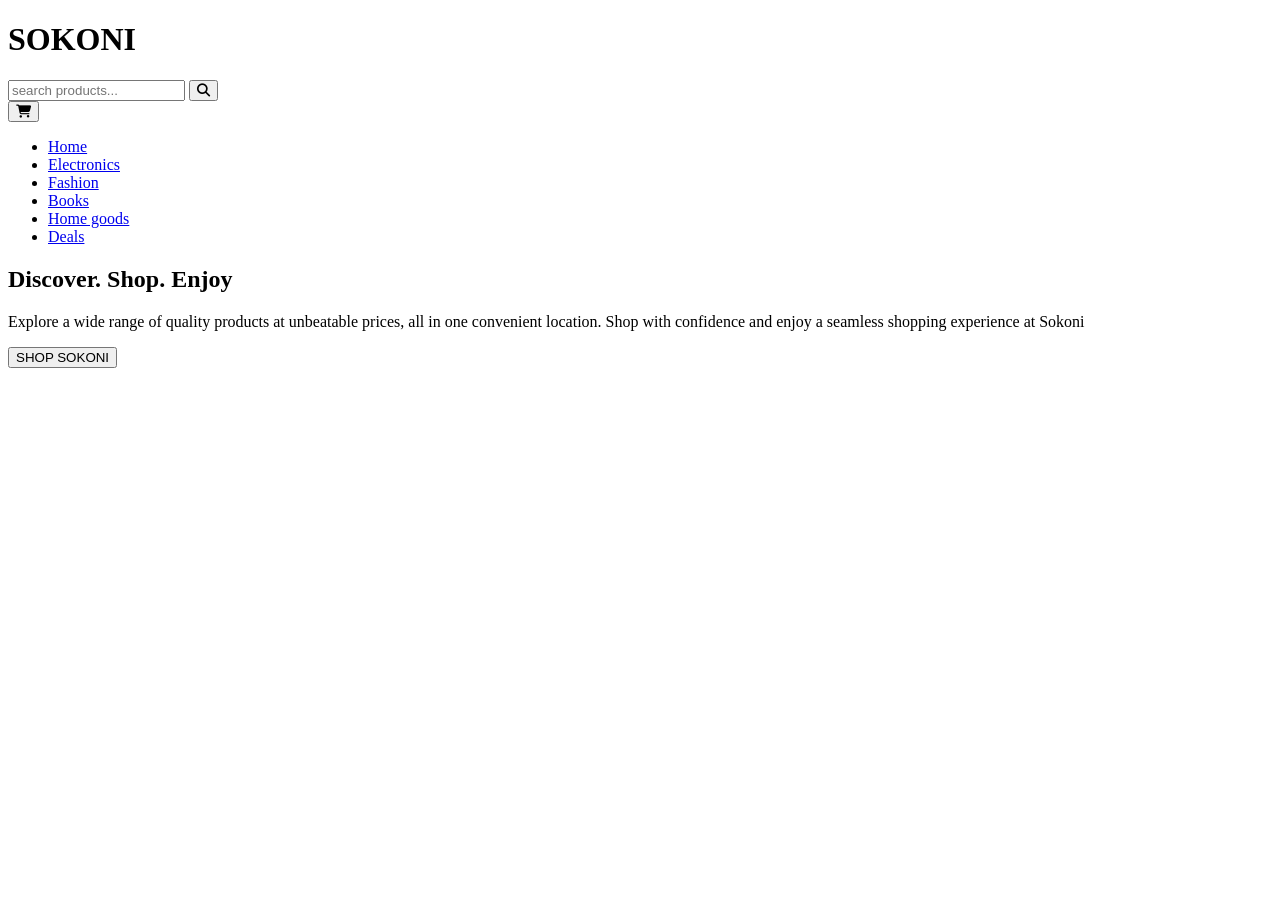
==== index.html @ d729ebaf "feat: add sokoni hero section" ====
<!DOCTYPE html>
<html lang="en">
<head>
    <meta charset="UTF-8">
    <meta name="viewport" content="width=device-width, initial-scale=1.0">
    <title>SOKONI</title>
    <link rel="stylesheet" href="style.css">
    <link rel="stylesheet" href="https://cdnjs.cloudflare.com/ajax/libs/font-awesome/6.5.2/css/all.min.css">
</head>
<body>
    <header id="header">
        <h1>SOKONI</h1>
        <form class="search">
            <input type="search" placeholder="search products...">
            <button type="submit"> <i class="fa-solid fa-magnifying-glass"></i></button>
        </form>
        <button type="button" aria label="Shopping cart">
            <i class="fa-solid fa-cart-shopping"></i>
        </button>
    </header>
        <nav>
            <ul>
                <li><a href="#">Home</a></li>
                <li><a href="#">Electronics</a></li>
                <li><a href="#">Fashion</a></li>
                <li><a href="#">Books</a></li>
                <li><a href="#">Home goods</a></li>
                <li><a href="#">Deals</a></li>
            </ul>
        </nav>
        <section id="hero">
            <h2>Discover. Shop. Enjoy</h2>
            <p>Explore a wide range of quality products at unbeatable prices, all in one convenient location. Shop with confidence and enjoy a seamless shopping experience at Sokoni</p>
            <button type="button">SHOP SOKONI</button>
        </section>

    </body>
</html>
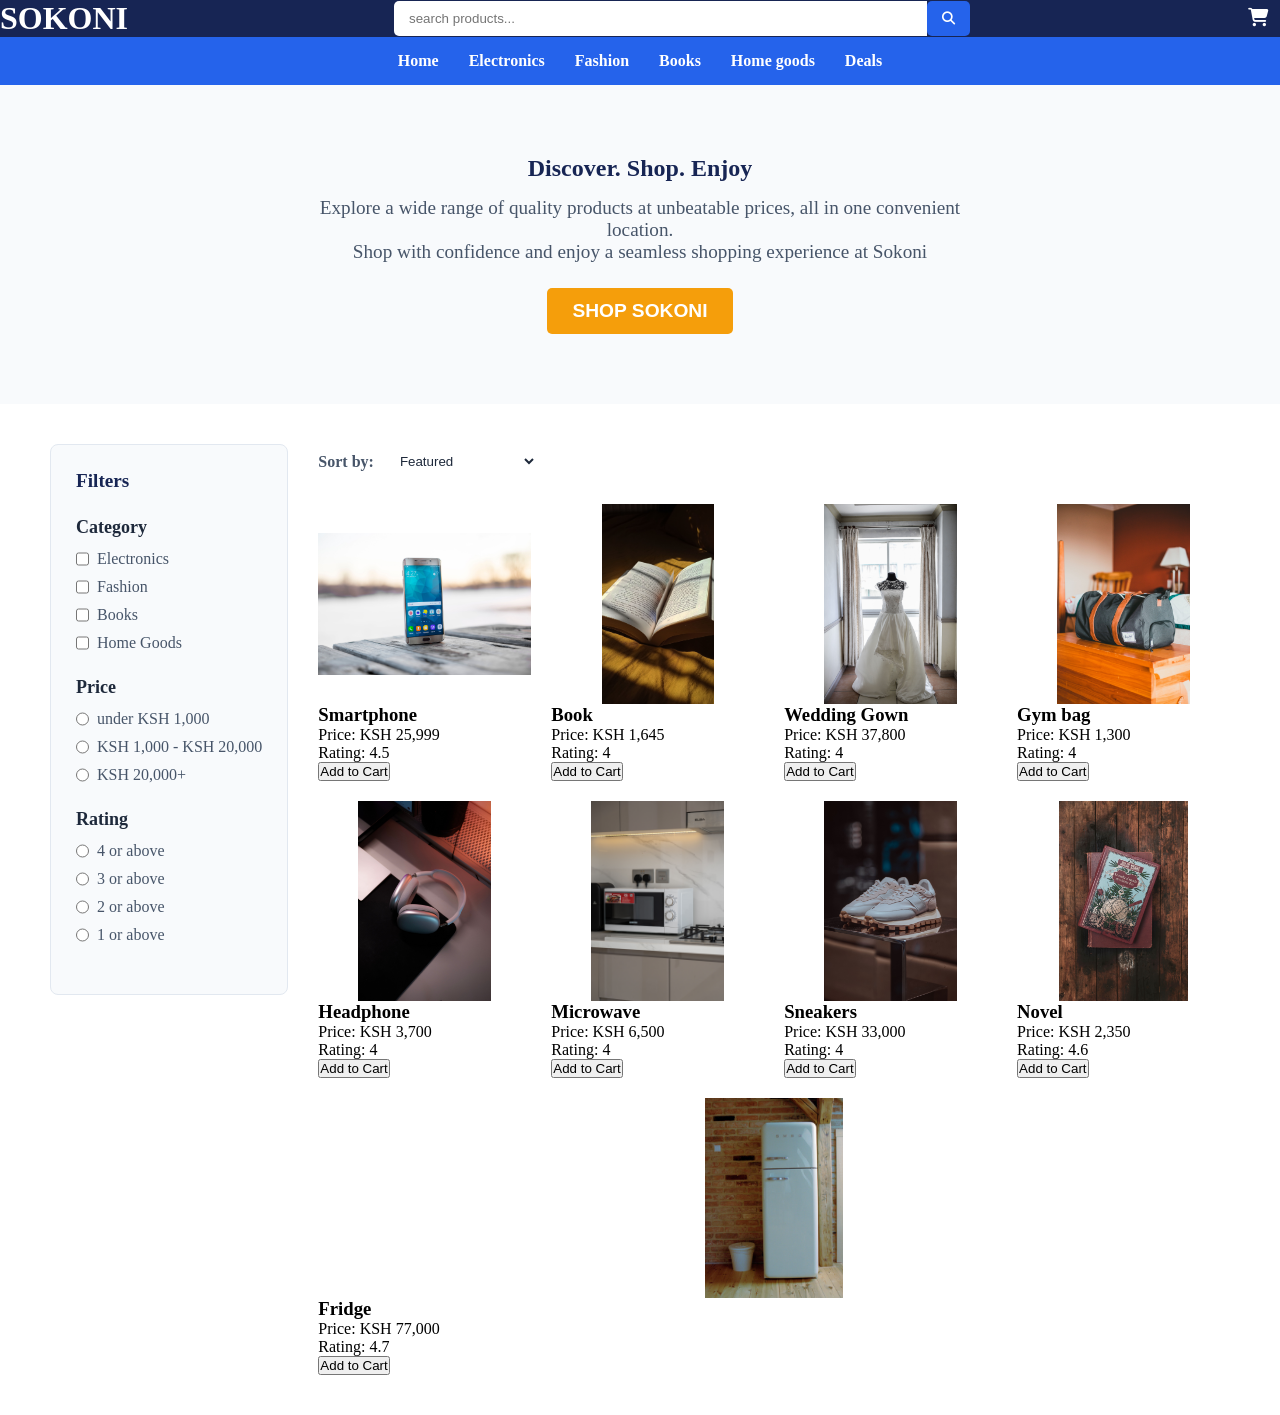
==== commit 9618bab2: "feat: style search, cart, product section" ====
--- a/index.html
+++ b/index.html
@@ -14,11 +14,11 @@
             <input type="search" placeholder="search products...">
             <button type="submit"> <i class="fa-solid fa-magnifying-glass"></i></button>
         </form>
-        <button type="button" aria label="Shopping cart">
+        <button type="button" class="cart-button" label="Shopping cart">
             <i class="fa-solid fa-cart-shopping"></i>
         </button>
     </header>
-        <nav>
+        <nav id="navigation">
             <ul>
                 <li><a href="#">Home</a></li>
                 <li><a href="#">Electronics</a></li>
@@ -30,9 +30,142 @@
         </nav>
         <section id="hero">
             <h2>Discover. Shop. Enjoy</h2>
-            <p>Explore a wide range of quality products at unbeatable prices, all in one convenient location. Shop with confidence and enjoy a seamless shopping experience at Sokoni</p>
+            <p>Explore a wide range of quality products at unbeatable prices, all in one convenient location. <br>Shop with confidence and enjoy a seamless shopping experience at Sokoni</p>
             <button type="button">SHOP SOKONI</button>
         </section>
-
+        <main id="main">
+            <aside id="filters">
+            <h2>Filters</h2>
+            <section class="filter-group">
+                <h3>Category</h3>
+                <label>
+                    <input type="checkbox" name="Electronics">
+                    Electronics
+                </label>
+                <label>
+                    <input type="checkbox" name="Fashion">
+                    Fashion
+                </label>
+                <label>
+                    <input type="checkbox" name="Books">
+                    Books
+                </label>
+                <label>
+                    <input type="checkbox" name="Home goods">
+                    Home Goods
+                </label>
+            </section>
+            <section class="filter-group">
+                <h3>Price</h3>
+                <label>
+                    <input type="radio" name="price" value="under 1000">
+                    under KSH 1,000
+                </label>
+                <label>
+                    <input type="radio" name="price" value="KSH 1,000 - KSH 20,000">
+                    KSH 1,000 - KSH 20,000
+                </label>
+                <label>
+                    <input type="radio" name="price" value="KSH 20,000+">
+                    KSH 20,000+
+                </label>
+            </section>
+            <section class="filter-group">
+                <h3>Rating</h3>
+                <label>
+                    <input type="radio" name="rating" value="4">
+                    4 or above
+                </label>
+                <label>
+                    <input type="radio" name="rating" value="3">
+                    3 or above
+                </label>
+                <label>
+                    <input type="radio" name="rating" value="2">
+                    2 or above
+                </label>
+                <label>
+                    <input type="radio" name="rating" value="1">
+                    1 or above
+                </label>
+            </section>
+        </aside>
+        <section id="products">
+            <div class="sort">
+                <label for="sort">Sort by:</label>
+                <select name="sort" id="sort">
+                    <option value="Featured">Featured</option>
+                    <option value="price-low">Price: Low to High</option>
+                    <option value="price-high">Price: High to Low</option>
+                    <option value="rating">Highest Rated</option>
+                    <option value="newest">Newest</option>
+                </select>
+            </div>
+            <div class="product-grid">
+                <div class="product-card">
+                    <img src="images/smartphone-image.jpg" alt="smartphone">
+                    <h3>Smartphone</h3>
+                    <p>Price: KSH 25,999</p>
+                    <p>Rating: 4.5</p>
+                    <button type="button">Add to Cart</button>
+            </div>
+            <div class="product-card">
+                <img src="images/book-image.jpg" alt="book">
+                <h3>Book</h3>
+                <p>Price: KSH 1,645</p>
+                <p>Rating: 4</p>
+                <button type="button">Add to Cart</button>
+            </div>
+            <div class="product-card">
+                <img src="images/gown-image.jpg" alt="gown">
+                <h3>Wedding Gown</h3>
+                <p>Price: KSH 37,800</p>
+                <p>Rating: 4</p>
+                <button type="button">Add to Cart</button>
+            </div>
+            <div class="product-card">
+                <img src="images/gym-bag-image.jpg" alt="gym bag">
+                <h3>Gym bag</h3>
+                <p>Price: KSH 1,300</p>
+                <p>Rating: 4</p>
+                <button type="button">Add to Cart</button>
+            </div>
+            <div class="product-card">
+                <img src="images/headphone-image.jpg" alt="headphone">
+                <h3>Headphone</h3>
+                <p>Price: KSH 3,700</p>
+                <p>Rating: 4</p>
+                <button type="button">Add to Cart</button>
+            </div>
+            <div class="product-card">
+                <img src="images/microwave-image.jpg" alt="microwave">
+                <h3>Microwave</h3>
+                <p>Price: KSH 6,500</p>
+                <p>Rating: 4</p>
+                <button type="button">Add to Cart</button>
+            </div>
+            <div class="product-card">
+                <img src="images/sneakers-image.jpg" alt="sneakers">
+                <h3>Sneakers</h3>
+                <p>Price: KSH 33,000</p>
+                <p>Rating: 4</p>
+                <button type="button">Add to Cart</button>
+            </div>
+            <div class="product-card">
+                <img src="images/novel-image.jpg" alt="novel">
+                <h3>Novel</h3>
+                <p>Price: KSH 2,350</p>
+                <p>Rating: 4.6</p>
+                <button type="button">Add to Cart</button>
+            </div>
+            <div class="product-card">
+                <img src="images/fridge-image.jpg" alt="fridge">
+                <h3>Fridge</h3>
+                <p>Price: KSH 77,000</p>
+                <p>Rating: 4.7</p>
+                <button type="button">Add to Cart</button>
+            </div>
+            </section>
+        </main>
     </body>
 </html>
--- a/style.css
+++ b/style.css
@@ -0,0 +1,162 @@
+*{
+    margin: 0;
+    padding: 0;
+}
+#header{
+    display: flex;
+    align-items: center;
+    justify-content: space-between;
+    background-color: #172554;
+}
+#header h1{
+    color:white;
+    font-size: 2rem;
+}
+.search{
+    display: flex;
+    align-items: center;
+    width: 45%;
+}
+.search input{
+    width: 100%;
+    padding: 10px 15px;
+    border : #E2E8F0;
+    border-radius: 5px 0 0 5px;
+    background-color: #FFFFFF;
+    color: #1E293B;
+}
+.search button{
+    padding: 10px 15px;
+    border: none;
+    background-color: #2563EB;
+    color: white;
+    border-radius: 5px 5px;
+}
+.search button:hover{
+    background-color: #1D4ED8;
+}
+.cart-button{
+    border: none;
+    background: none;
+    font-size: 18px;
+    color: #FFFFFF;
+    padding: 8px 12px;
+}
+.cart-button:hover{
+    color: #2563EB;
+}
+#navigation{
+    background-color: #2563eb;
+}
+#navigation ul{
+    display: flex;
+    justify-content: center;
+    gap: 30px;
+    padding: 15px;
+    list-style: none;
+}
+#navigation a{
+    color: white;
+    text-decoration: none;
+    font-weight: bold;
+}
+#navigation a:hover{
+    color:blue;
+}
+#hero{
+    text-align: center;
+    padding: 70px 20px;
+    background-color: #f8fafc;
+}
+#hero h2{
+    margin-bottom: 15px;
+    font-family: Georgia, 'Times New Roman', Times, serif;
+    font-size: x-large;
+    color: #172554;
+}
+#hero p{
+    max-width: 650px;
+    font-size:larger;
+    margin: 0 auto 25px;
+    text-align: center;
+    color: #475569;
+}
+#hero button{
+    padding: 12px 25px;
+    border: none;
+    border-radius: 5px;
+    background-color:#f59e0b;
+    color: white;
+    font-size: larger;
+    font-weight: bold;
+}
+#main{
+    display: grid;
+    grid-template-areas: "filters products";
+    gap: 30px;
+    padding: 40px 50px;
+    align-items: start;
+}
+#filters{
+    grid-area: filters;
+    padding: 25px;
+    background-color: #f8fafc;
+    border: 1px solid #e2e8f0;
+    border-radius: 8px;
+}
+#filters h2{
+    margin-bottom: 25px;
+    color: #172554;
+    font-size: larger;
+}
+.filter-group{
+    margin-bottom: 25px;
+}
+.filter-group h3{
+    margin-bottom: 12px;
+    color: #1e293b;
+    font-size: large;
+}
+.filter-group label{
+    display: flex;
+    margin-bottom: 10px;
+    color: #475569;
+}
+.filter-group input{
+    margin-right: 8px;
+}
+.sort{
+    display: flex;
+    align-items: center;
+    gap: 10px;
+    margin-bottom: 25px;
+}
+.sort label{
+    color: #475569;
+    font-weight: 600;
+}
+.sort select{
+    padding: 9px 12px;
+    border: 1px;
+    border-color: #e2e8f0;
+    border-radius: 5px;
+    background-color: #ffffff;
+    color: #1e293b; 
+}
+#products{
+    grid-area: products;
+}
+.product-grid{
+    display: flex;
+    flex-wrap: wrap;
+    gap: 20px;
+}
+.product-card{
+    flex: 1 1 200px;
+}
+.product-card img{
+    width: 100%;
+    height: 200px;
+    object-fit: contain;
+    display: block;
+}
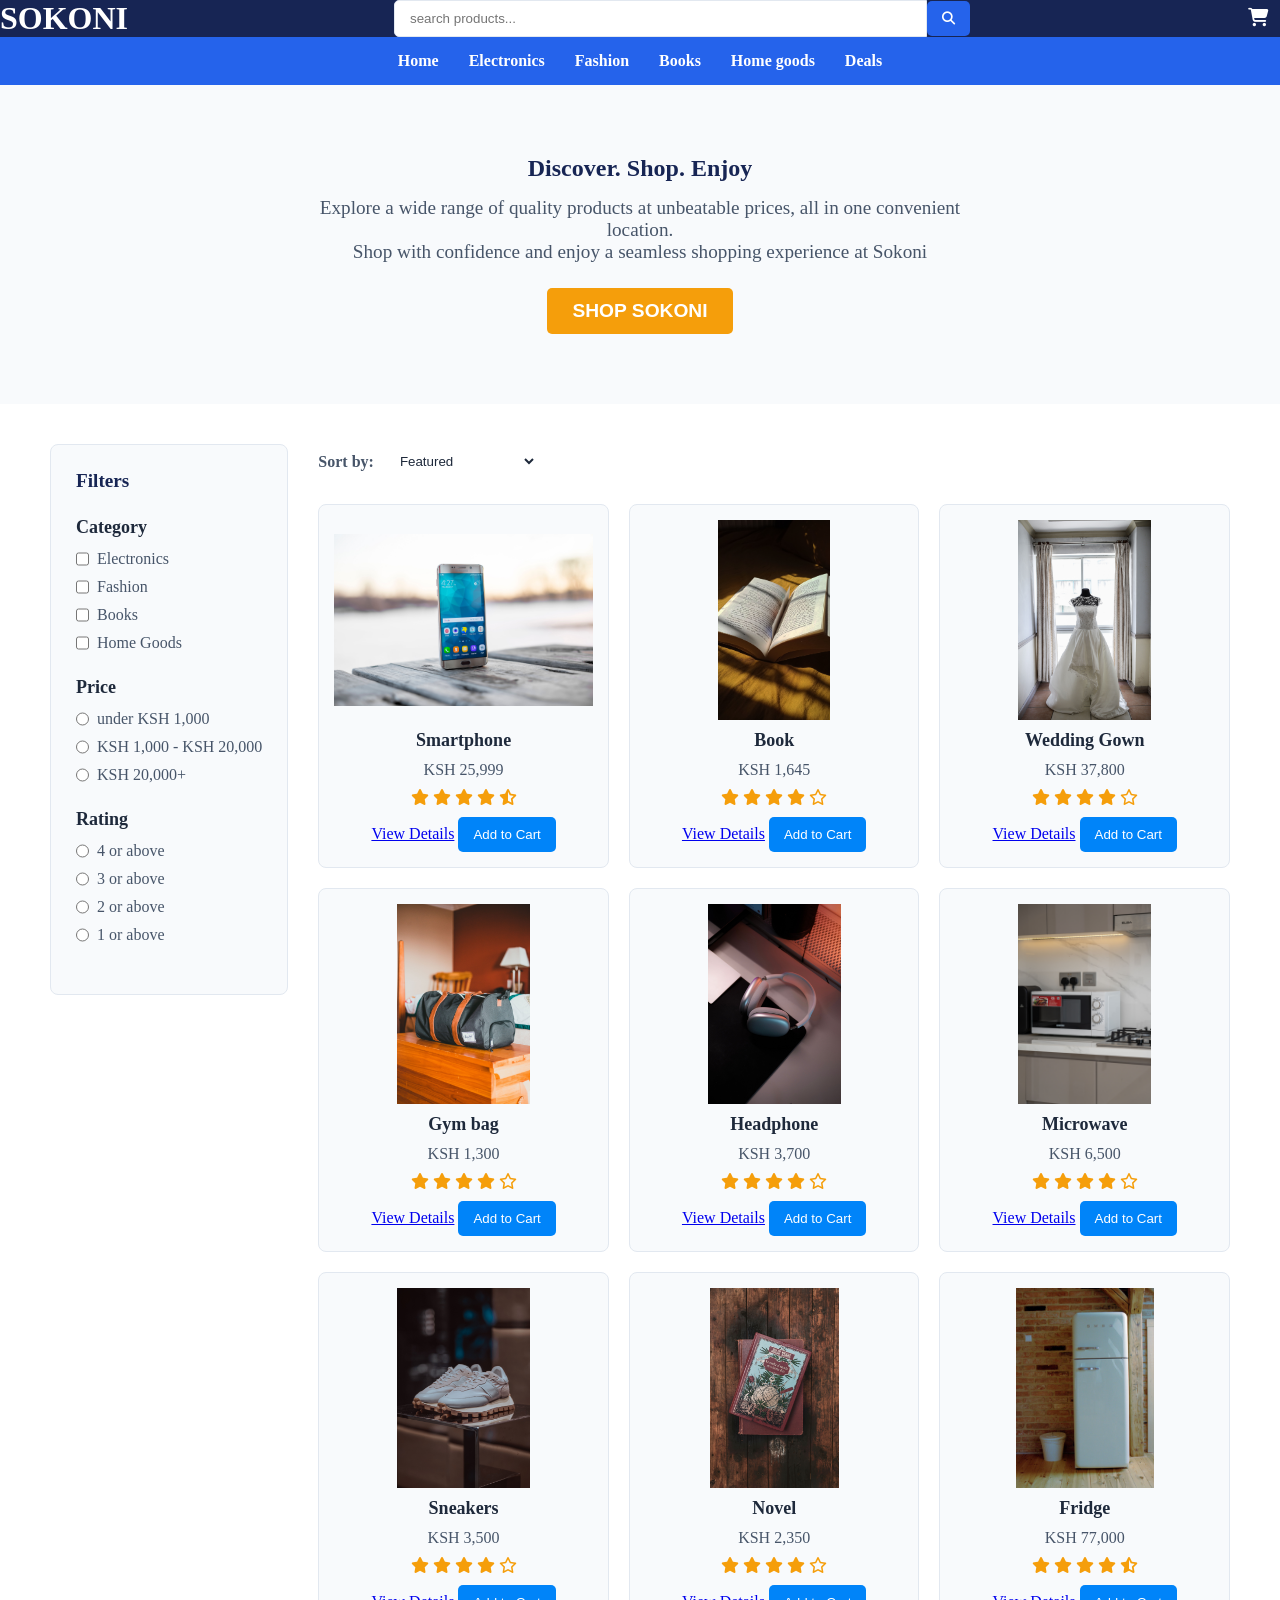
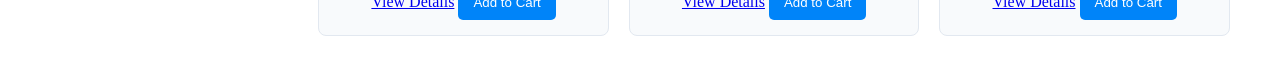
==== commit 21e13011: "feat: update website structure, styling" ====
--- a/index.html
+++ b/index.html
@@ -14,9 +14,9 @@
             <input type="search" placeholder="search products...">
             <button type="submit"> <i class="fa-solid fa-magnifying-glass"></i></button>
         </form>
-        <button type="button" class="cart-button" label="Shopping cart">
-            <i class="fa-solid fa-cart-shopping"></i>
-        </button>
+        <a href="#cart-sidebar" class="cart-button" aria-label="Shopping cart">
+    <i class="fa-solid fa-cart-shopping"></i>
+</a>
     </header>
         <nav id="navigation">
             <ul>
@@ -102,70 +102,350 @@
                 </select>
             </div>
             <div class="product-grid">
-                <div class="product-card">
-                    <img src="images/smartphone-image.jpg" alt="smartphone">
-                    <h3>Smartphone</h3>
-                    <p>Price: KSH 25,999</p>
-                    <p>Rating: 4.5</p>
-                    <button type="button">Add to Cart</button>
+            <div class="product-card">
+                <img src="images/smartphone-image.jpg" alt="smartphone">
+                <h3>Smartphone</h3>
+                <p class="price">KSH 25,999</p>
+                <div class="rating-stars" aria-label="4.5 out of 5">
+                    <i class="fa-solid fa-star"></i>
+                    <i class="fa-solid fa-star"></i>
+                    <i class="fa-solid fa-star"></i>
+                    <i class="fa-solid fa-star"></i>
+                    <i class="fa-solid fa-star-half-stroke"></i>
+                </div>
+                <a href="#smartphone-modal" class="view-product">View Details</a>
+                <button type="button" class="add-cart">Add to Cart</button>
             </div>
             <div class="product-card">
                 <img src="images/book-image.jpg" alt="book">
                 <h3>Book</h3>
-                <p>Price: KSH 1,645</p>
-                <p>Rating: 4</p>
-                <button type="button">Add to Cart</button>
+                <p class="price">KSH 1,645</p>
+                <div class="rating-stars" aria-label="4 out of 5">
+                    <i class="fa-solid fa-star"></i>
+                    <i class="fa-solid fa-star"></i>
+                    <i class="fa-solid fa-star"></i>
+                    <i class="fa-solid fa-star"></i>
+                    <i class="fa-regular fa-star"></i>
+                </div>
+                <a href="#book-modal" class="view-product">View Details</a>
+                <button type="button" class="add-cart">Add to Cart</button>
             </div>
             <div class="product-card">
                 <img src="images/gown-image.jpg" alt="gown">
                 <h3>Wedding Gown</h3>
-                <p>Price: KSH 37,800</p>
-                <p>Rating: 4</p>
-                <button type="button">Add to Cart</button>
+                <p class="price">KSH 37,800</p>
+                <div class="rating-stars" aria-label="4 out of 5">
+                    <i class="fa-solid fa-star"></i>
+                    <i class="fa-solid fa-star"></i>
+                    <i class="fa-solid fa-star"></i>
+                    <i class="fa-solid fa-star"></i>
+                    <i class="fa-regular fa-star"></i>
+                </div>
+                <a href="#wedding-gown-modal" class="view-product">View Details</a>
+                <button type="button" class="add-cart">Add to Cart</button>
             </div>
             <div class="product-card">
                 <img src="images/gym-bag-image.jpg" alt="gym bag">
                 <h3>Gym bag</h3>
-                <p>Price: KSH 1,300</p>
-                <p>Rating: 4</p>
-                <button type="button">Add to Cart</button>
+                <p class="price">KSH 1,300</p>
+                <div class="rating-stars" aria-label="4 out of 5">
+                    <i class="fa-solid fa-star"></i>
+                    <i class="fa-solid fa-star"></i>
+                    <i class="fa-solid fa-star"></i>
+                    <i class="fa-solid fa-star"></i>
+                    <i class="fa-regular fa-star"></i>
+                </div>
+                <a href="#gym-bag-modal" class="view-product">View Details</a>
+                <button type="button" class="add-cart">Add to Cart</button>
             </div>
             <div class="product-card">
                 <img src="images/headphone-image.jpg" alt="headphone">
                 <h3>Headphone</h3>
-                <p>Price: KSH 3,700</p>
-                <p>Rating: 4</p>
-                <button type="button">Add to Cart</button>
+                <p class="price">KSH 3,700</p>
+                <div class="rating-stars" aria-label="4 out of 5">
+                    <i class="fa-solid fa-star"></i>
+                    <i class="fa-solid fa-star"></i>
+                    <i class="fa-solid fa-star"></i>
+                    <i class="fa-solid fa-star"></i>
+                    <i class="fa-regular fa-star"></i>
+                </div>
+                <a href="#headphone-modal" class="view-product">View Details</a>
+                <button type="button" class="add-cart">Add to Cart</button>
             </div>
             <div class="product-card">
                 <img src="images/microwave-image.jpg" alt="microwave">
                 <h3>Microwave</h3>
-                <p>Price: KSH 6,500</p>
-                <p>Rating: 4</p>
-                <button type="button">Add to Cart</button>
+                <p class="price">KSH 6,500</p>
+                <div class="rating-stars" aria-label="4 out of 5">
+                    <i class="fa-solid fa-star"></i>
+                    <i class="fa-solid fa-star"></i>
+                    <i class="fa-solid fa-star"></i>
+                    <i class="fa-solid fa-star"></i>
+                    <i class="fa-regular fa-star"></i>
+                </div>
+                <a href="#microwave-modal" class="view-product">View Details</a>
+                <button type="button" class="add-cart">Add to Cart</button>
             </div>
             <div class="product-card">
                 <img src="images/sneakers-image.jpg" alt="sneakers">
                 <h3>Sneakers</h3>
-                <p>Price: KSH 33,000</p>
-                <p>Rating: 4</p>
-                <button type="button">Add to Cart</button>
+                <p class="price">KSH 3,500</p>
+                <div class="rating-stars" aria-label="4 out of 5">
+                    <i class="fa-solid fa-star"></i>
+                    <i class="fa-solid fa-star"></i>
+                    <i class="fa-solid fa-star"></i>
+                    <i class="fa-solid fa-star"></i>
+                    <i class="fa-regular fa-star"></i>
+                </div>
+                <a href="#sneakers-modal" class="view-product">View Details</a>
+                <button type="button" class="add-cart">Add to Cart</button>
             </div>
             <div class="product-card">
                 <img src="images/novel-image.jpg" alt="novel">
                 <h3>Novel</h3>
-                <p>Price: KSH 2,350</p>
-                <p>Rating: 4.6</p>
-                <button type="button">Add to Cart</button>
+                <p class="price">KSH 2,350</p>
+                <div class="rating-stars" aria-label="4 out of 5">
+                    <i class="fa-solid fa-star"></i>
+                    <i class="fa-solid fa-star"></i>
+                    <i class="fa-solid fa-star"></i>
+                    <i class="fa-solid fa-star"></i>
+                    <i class="fa-regular fa-star"></i>
+                </div>
+                <a href="#novel-modal" class="view-product">View Details</a>
+                <button type="button" class="add-cart">Add to Cart</button>
             </div>
             <div class="product-card">
                 <img src="images/fridge-image.jpg" alt="fridge">
                 <h3>Fridge</h3>
-                <p>Price: KSH 77,000</p>
-                <p>Rating: 4.7</p>
-                <button type="button">Add to Cart</button>
+                <p class="price">KSH 77,000</p>
+                <div class="rating-stars" aria-label="4.7 out of 5">
+                    <i class="fa-solid fa-star"></i>
+                    <i class="fa-solid fa-star"></i>
+                    <i class="fa-solid fa-star"></i>
+                    <i class="fa-solid fa-star"></i>
+                    <i class="fa-solid fa-star-half-stroke"></i>
+                </div>
+                <a href="#fridge-modal" class="view-product">View Details</a>
+                <button type="button" class="add-cart">Add to Cart</button>
             </div>
             </section>
         </main>
+        <section id="smartphone-modal" class="product-modal">
+            <div class="product-modal-content">
+                <a href="#" class="close-modal">&times;</a>
+                <img src="images/smartphone-image.jpg" alt="smartphone">
+                <div class="product-details">
+                <h3>Smartphone</h3>
+                <p class="price">KSH 25,999</p>
+                <div class="rating-stars" aria-label="4.5 out of 5">
+                    <i class="fa-solid fa-star"></i>
+                    <i class="fa-solid fa-star"></i>
+                    <i class="fa-solid fa-star"></i>
+                    <i class="fa-solid fa-star"></i>
+                    <i class="fa-solid fa-star-half-stroke"></i>
+                </div>
+                <p>Experience a high end smartphone with a clear and sleek design</p>
+                <a href="#cart-sidebar" class="cart-button">Add to Cart</a>
+            </div>
+            </div>
+        </section>
+        <section id="book-modal" class="product-modal">
+            <div class="product-modal-content">
+                <a href="#" class="close-modal">&times;</a>
+                <img src="images/book-image.jpg" alt="book">
+                <div class="product-details">
+                <h3>Book</h3>
+                <p class="price">KSH 1,645</p>
+                <div class="rating-stars" aria-label="4 out of 5">
+                    <i class="fa-solid fa-star"></i>
+                    <i class="fa-solid fa-star"></i>
+                    <i class="fa-solid fa-star"></i>
+                    <i class="fa-solid fa-star"></i>
+                    <i class="fa-regular fa-star"></i>
+                </div>
+                <p>Discover a world of knowledge with this classic book</p>
+                <a href="#cart-sidebar" class="cart-button">Add to Cart</a>
+            </div>
+            </div>
+        </section>
+        <section id="wedding-gown-modal" class="product-modal">
+            <div class="product-modal-content">
+                <a href="#" class="close-modal">&times;</a>
+                <img src="images/gown-image.jpg" alt="gown">
+                <div class="product-details">
+                <h3>Wedding Gown</h3>
+                <p class="price">KSH 37,800</p>
+                <div class="rating-stars" aria-label="4 out of 5">
+                    <i class="fa-solid fa-star"></i>
+                    <i class="fa-solid fa-star"></i>
+                    <i class="fa-solid fa-star"></i>
+                    <i class="fa-solid fa-star"></i>
+                    <i class="fa-regular fa-star"></i>
+                </div>
+                <p>Embrace elegance and sophistication with this stunning wedding gown</p>
+                <a href="#cart-sidebar" class="cart-button">Add to Cart</a>
+            </div>
+            </div>
+        </section>
+        <section id="gym-bag-modal" class="product-modal">
+            <div class="product-modal-content">
+                <a href="#" class="close-modal">&times;</a>
+                <img src="images/gym-bag-image.jpg" alt="gym bag">
+                <div class="product-details">
+                <h3>Gym Bag</h3>
+                <p class="price">KSH 1,300</p>
+                <div class="rating-stars" aria-label="4 out of 5">
+                    <i class="fa-solid fa-star"></i>
+                    <i class="fa-solid fa-star"></i>
+                    <i class="fa-solid fa-star"></i>
+                    <i class="fa-solid fa-star"></i>
+                    <i class="fa-regular fa-star"></i>
+                </div>
+                <p>Stay organized and stylish with this gym bag</p>
+                <a href="#cart-sidebar" class="cart-button">Add to Cart</a>
+            </div>
+            </div>
+        </section>
+        <section id="headphone-modal" class="product-modal">
+            <div class="product-modal-content">
+                <a href="#" class="close-modal">&times;</a>
+                <img src="images/headphone-image.jpg" alt="headphone">
+                <div class="product-details">
+                <h3>Headphone</h3>
+                <p class="price">KSH 3,700</p>
+                <div class="rating-stars" aria-label="4 out of 5">
+                    <i class="fa-solid fa-star"></i>
+                    <i class="fa-solid fa-star"></i>
+                    <i class="fa-solid fa-star"></i>
+                    <i class="fa-solid fa-star"></i>
+                    <i class="fa-regular fa-star"></i>
+                </div>
+                <p>Experience high quality sound with this headphone</p>
+                <a href="#cart-sidebar" class="cart-button">Add to Cart</a>
+            </div>
+            </div>
+        </section>
+        <section id="microwave-modal" class="product-modal">
+            <div class="product-modal-content">
+                <a href="#" class="close-modal">&times;</a>
+                <img src="images/microwave-image.jpg" alt="microwave">
+                <div class="product-details">
+                <h3>Microwave</h3>
+                <p class="price">KSH 6,500</p>
+                <div class="rating-stars" aria-label="4 out of 5">
+                    <i class="fa-solid fa-star"></i>
+                    <i class="fa-solid fa-star"></i>
+                    <i class="fa-solid fa-star"></i>
+                    <i class="fa-solid fa-star"></i>
+                    <i class="fa-regular fa-star"></i>
+                </div>
+                <p>Experience convenience with this microwave</p>
+                <a href="#cart-sidebar" class="cart-button">Add to Cart</a>
+            </div>
+            </div>
+        </section>
+        <section id="sneakers-modal" class="product-modal">
+            <div class="product-modal-content">
+                <a href="#" class="close-modal">&times;</a>
+                <img src="images/sneakers-image.jpg" alt="sneakers">
+                <div class="product-details">
+                <h3>Sneakers</h3>
+                <p class="price">KSH 3,500</p>
+                <div class="rating-stars" aria-label="4 out of 5">
+                    <i class="fa-solid fa-star"></i>
+                    <i class="fa-solid fa-star"></i>
+                    <i class="fa-solid fa-star"></i>
+                    <i class="fa-solid fa-star"></i>
+                    <i class="fa-regular fa-star"></i>
+                </div>
+                <p>Step into style with these sneakers</p>
+                <a href="#cart-sidebar" class="cart-button">Add to Cart</a>
+            </div>
+            </div>
+        </section>
+        <section id="novel-modal" class="product-modal">
+            <div class="product-modal-content">
+                <a href="#" class="close-modal">&times;</a>
+                <img src="images/novel-image.jpg" alt="novel">
+                <div class="product-details">
+                <h3>Novel</h3>
+                <p class="price">KSH 2,350</p>
+                <div class="rating-stars" aria-label="4 out of 5">
+                    <i class="fa-solid fa-star"></i>
+                    <i class="fa-solid fa-star"></i>
+                    <i class="fa-solid fa-star"></i>
+                    <i class="fa-solid fa-star"></i>
+                    <i class="fa-regular fa-star"></i>
+                </div>
+                <p>Discover a world of stories with this novel</p>
+                <a href="#cart-sidebar" class="cart-button">Add to Cart</a>
+            </div>
+            </div>
+        </section>
+        <section id="fridge-modal" class="product-modal">
+            <div class="product-modal-content">
+                <a href="#" class="close-modal">&times;</a>
+                <img src="images/fridge-image.jpg" alt="fridge">
+                <div class="product-details">
+                <h3>Fridge</h3>
+                <p class="price">KSH 77,000</p>
+                <div class="rating-stars" aria-label="4.7 out of 5">
+                    <i class="fa-solid fa-star"></i>
+                    <i class="fa-solid fa-star"></i>
+                    <i class="fa-solid fa-star"></i>
+                    <i class="fa-solid fa-star"></i>
+                    <i class="fa-solid fa-star-half-stroke"></i>
+                </div>
+                <p>Keep your food fresh and cool with this fridge</p>
+                <a href="#cart-sidebar" class="cart-button">Add to Cart</a>
+            </div>
+            </div>
+        </section>
+        <section id="cart-sidebar" class="cart-sidebar">
+
+    <div class="cart-header">
+        <h2>Shopping Cart</h2>
+        <a href="#" class="close-cart">&times;</a>
+    </div>
+
+    <div class="cart-item">
+        <img src="images/smartphone-image.jpg" alt="Smartphone">
+
+        <div class="cart-item-details">
+            <h3>Smartphone</h3>
+            <p class="price">KSH 25,999</p>
+            <p>Quantity: 1</p>
+        </div>
+    </div>
+
+    <div class="cart-item">
+        <img src="images/book-image.jpg" alt="Book">
+
+        <div class="cart-item-details">
+            <h3>Book</h3>
+            <p class="price">KSH 1,645</p>
+            <p>Quantity: 1</p>
+        </div>
+    </div>
+
+    <div class="cart-item">
+        <img src="images/gym-bag-image.jpg" alt="Gym Bag">
+
+        <div class="cart-item-details">
+            <h3>Gym Bag</h3>
+            <p class="price">KSH 1,300</p>
+            <p>Quantity: 1</p>
+        </div>
+    </div>
+
+    <div class="cart-total">
+        <strong>Total: KSH 28,944</strong>
+    </div>
+
+    <button type="button" class="checkout-button">
+        Checkout
+    </button>
+
+</section>
     </body>
 </html>
--- a/style.css
+++ b/style.css
@@ -1,3 +1,19 @@
+:root {
+    --bg: #f8fafc;
+    --panel: #ffffff;
+    --panel-soft: #f8fafc;
+    --header-bg: #172554;
+    --nav-bg: #2563eb;
+    --primary: #2563eb;
+    --primary-dark: #1d4ed8;
+    --accent: #f59e0b;
+    --text: #1e293b;
+    --muted: #475569;
+    --border: #e2e8f0;
+    --shadow: rgba(15, 23, 42, 0.15);
+    --gold: #d4af37;
+    --white: #ffffff;
+}
 *{
     margin: 0;
     padding: 0;
@@ -20,7 +36,7 @@
 .search input{
     width: 100%;
     padding: 10px 15px;
-    border : #E2E8F0;
+    border : 1px solid #E2E8F0;
     border-radius: 5px 0 0 5px;
     background-color: #FFFFFF;
     color: #1E293B;
@@ -30,7 +46,7 @@
     border: none;
     background-color: #2563EB;
     color: white;
-    border-radius: 5px 5px;
+    border-radius: 5px;
 }
 .search button:hover{
     background-color: #1D4ED8;
@@ -147,16 +163,174 @@
     grid-area: products;
 }
 .product-grid{
-    display: flex;
-    flex-wrap: wrap;
+    display: grid;
+    grid-template-columns: repeat(3, 1fr);
     gap: 20px;
 }
 .product-card{
-    flex: 1 1 200px;
+    padding: 15px;
+    border: 1px solid #e2e8f0;
+    border-radius: 8px;
+    background-color: #f8fafc;
+    text-align: center;
+}
+.product-card:hover{
+    box-shadow: 0 4px 8px 0 rgba(0, 0, 0, 0.2), 0 6px 20px 0 rgba(0, 0, 0, 0.19);
+}
+.product-card h3{
+    margin: 10px 5px;
+    font-size: large;
+    color: #1e293b;
+}
+.product-card p{
+    margin: 5px 0;
+    color: #475569;
+}
+.rating-stars{
+    color: #f59e0b;
+    margin: 10px 0;
+    font-size: medium;
 }
 .product-card img{
     width: 100%;
     height: 200px;
     object-fit: contain;
     display: block;
+}
+.product-card button{
+    display: inline-block;
+    padding: 10px 15px;
+    border: none;
+    background-color: #0084f9;
+    color: white;
+    border-radius: 5px;
+}
+.product-card button:hover{
+    background-color: #2563EB;
+}
+.product-modal{
+    display: none;
+    position: fixed;
+    top: 0;
+    left: 0;
+    width: 100%;
+    height: 100%;
+    background-color: rgba(0, 0, 0, 0.6);
+    justify-content: center;
+    align-items: center;
+}
+.product-modal:target{
+    display: flex;
+}
+.product-modal-content{
+    width: 70%;
+    max-width: 800px;
+    position: relative;
+    display: flex;
+    background-color: white;
+    padding: 40px;
+    gap: 40px;
+    border-radius: 5px;
+}
+.product-modal-content img{
+    width: 50%;
+    height: 400px;
+    object-fit: contain;
+}
+.product-details{
+    flex: 1;
+}
+.product-details h3{
+    margin: 10px 0;
+    color: #1e293b;
+}
+.product-details p{
+    margin: 5px 0;
+    color: #475569;
+}
+.product-details button{
+    padding: 12px 20px;
+    border: none;
+    background-color: #2563EB;
+    color: white;
+    border-radius: 5px;
+}
+.product-details button:hover{
+    background-color: #1D4ED8;
+}
+.close-modal{
+    position: absolute;
+    top: 10px;
+    right: 10px;
+    color: #1e293b;
+    text-decoration: none;
+    font-size: 20px;
+    font-weight: bold;
+}
+.cart-sidebar{
+    display: none;
+}
+.cart-sidebar:target{
+    display: block;
+    position: fixed;
+    top: 0;
+    right: 0;
+    width: 350px;
+    height: 100vh;
+    background-color: #f8fafc;
+    padding: 25px;
+}
+.cart-header{
+    display: flex;
+    justify-content: space-between;
+    align-items: center;
+    margin-bottom: 25px;
+}
+.cart-header h2{
+    color: #1e293b;
+}
+.cart-header a{
+    color: #1e293b;
+    text-decoration: none;
+    font-size: 20px;
+    font-weight: bold;
+}
+.cart-header a:hover{
+    color: #1e293b;
+}
+.cart-item{
+    display: flex;
+    align-items: center;
+    margin-bottom: 20px;
+}
+.cart-item img{
+    width: 50px;
+    height: 50px;
+    object-fit: contain;
+    margin-right: 10px;
+}
+.cart-item h3{
+    margin: 0;
+    font-size: 15px;
+    color: #1e293b;
+}
+.cart-item p{
+    margin: 0;
+    font-size: 13px;
+    color: #475569;
+}
+.cart-total{
+    margin-top: 25px;
+    padding-top: 15px;
+    border-top: 1px solid #e2e8f0;
+}
+.cart-sidebar button{
+    padding: 12px;
+    border: none;
+    background-color: #0084f9;
+    color: white;
+    border-radius: 5px;
+}
+.cart-sidebar button:hover{
+    background-color: #2563eb;
 }
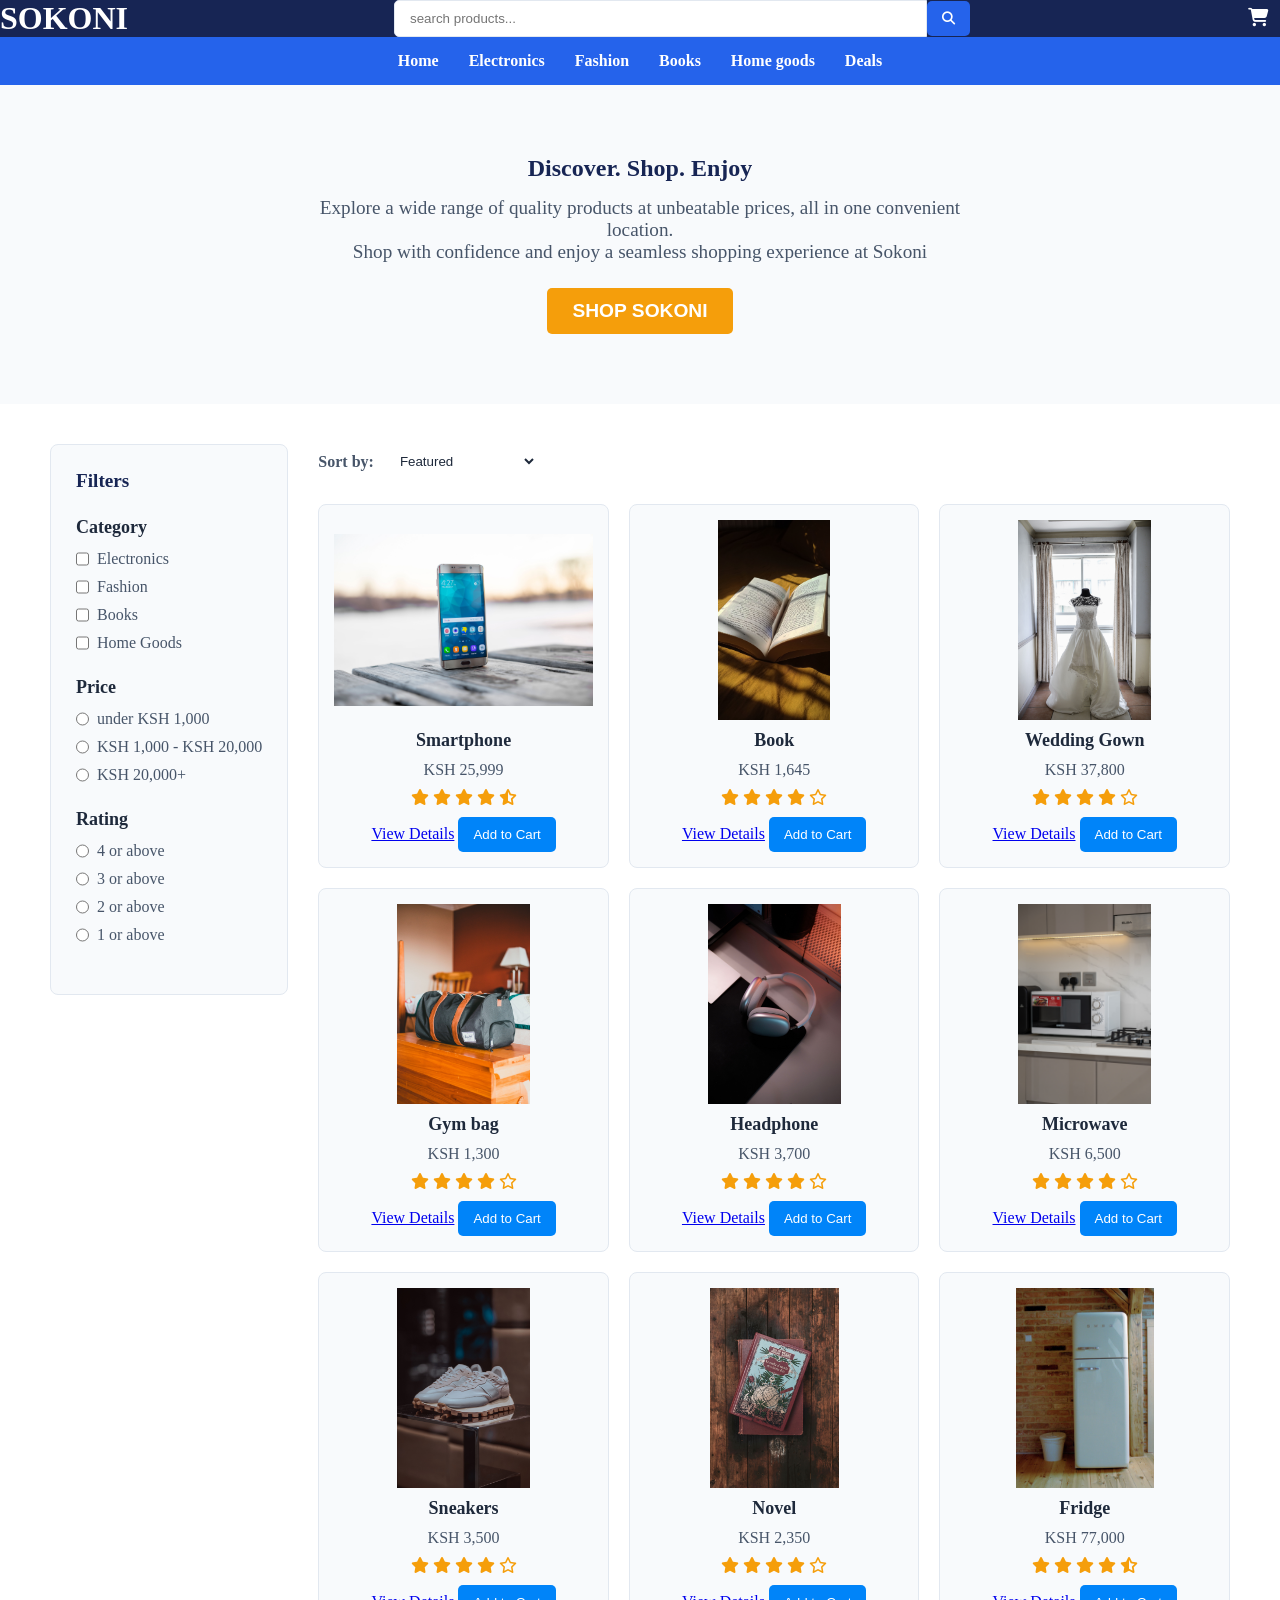
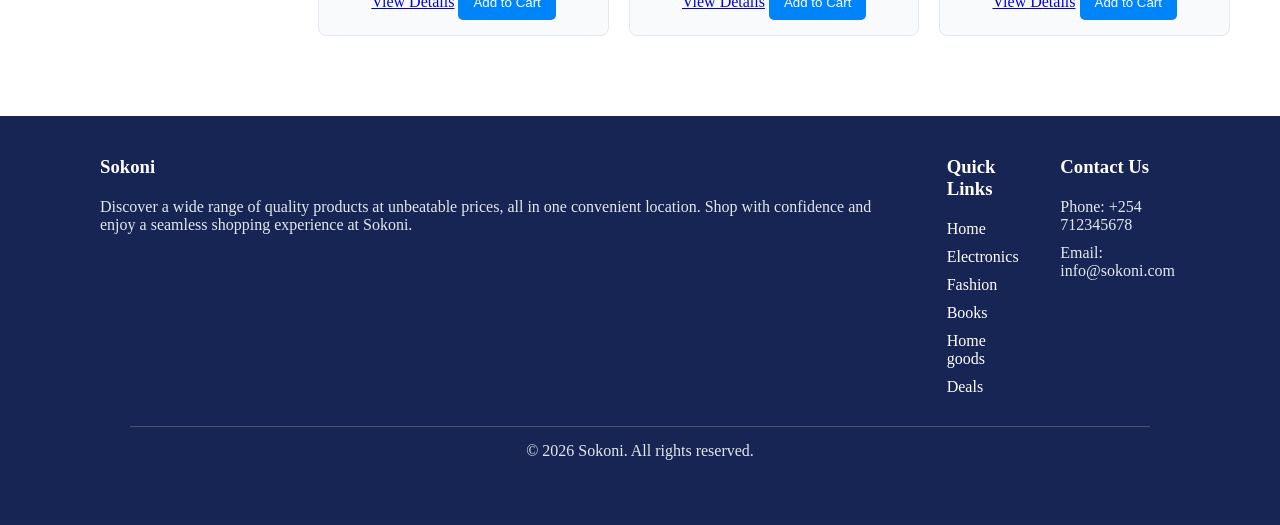
==== commit c206d8c6: "feat: add footer and update README" ====
--- a/index.html
+++ b/index.html
@@ -447,5 +447,30 @@
     </button>
 
 </section>
+<footer id="footer">
+    <div class="footer-content">
+        <div class="footer-section">
+            <h3>Sokoni</h3>
+            <p>Discover a wide range of quality products at unbeatable prices, all in one convenient location. Shop with confidence and enjoy a seamless shopping experience at Sokoni.</p>
+        </div>
+        <div class="footer-section">
+            <h3>Quick Links</h3>
+                <a href="#">Home</a>
+                <a href="#">Electronics</a>
+                <a href="#">Fashion</a>
+                <a href="#">Books</a>
+                <a href="#">Home goods</a>
+                <a href="#">Deals</a>
+        </div>
+        <div class="footer-section">
+            <h3>Contact Us</h3>
+            <p>Phone: +254 712345678</p>
+            <p>Email: info@sokoni.com</p>
+        </div>
+    </div>
+    <div class="footer-bottom">
+        <p>&copy; 2026 Sokoni. All rights reserved.</p>
+    </div>
+</footer>
     </body>
 </html>
--- a/style.css
+++ b/style.css
@@ -333,4 +333,50 @@
 }
 .cart-sidebar button:hover{
     background-color: #2563eb;
+}
+#footer {
+    background-color: #172554;
+    color: white;
+    padding: 40px 100px 20px;
+    margin-top: 40px;
+}
+
+.footer-content {
+    display: flex;
+    justify-content: space-between;
+    gap: 40px;
+}
+
+.footer-section {
+    display: flex;
+    flex-direction: column;
+    gap: 10px;
+}
+
+.footer-section h3 {
+    margin-bottom: 10px;
+}
+
+.footer-section p {
+    color: #e2e8f0;
+}
+
+.footer-section a {
+    color: white;
+    text-decoration: none;
+}
+
+.footer-section a:hover {
+    color: #f59e0b;
+}
+
+.footer-bottom {
+    margin: 30px;
+    padding: 15px;
+    border-top: 1px solid #475569;
+    text-align: center;
+}
+
+.footer-bottom p {
+    color: #e2e8f0;
 }
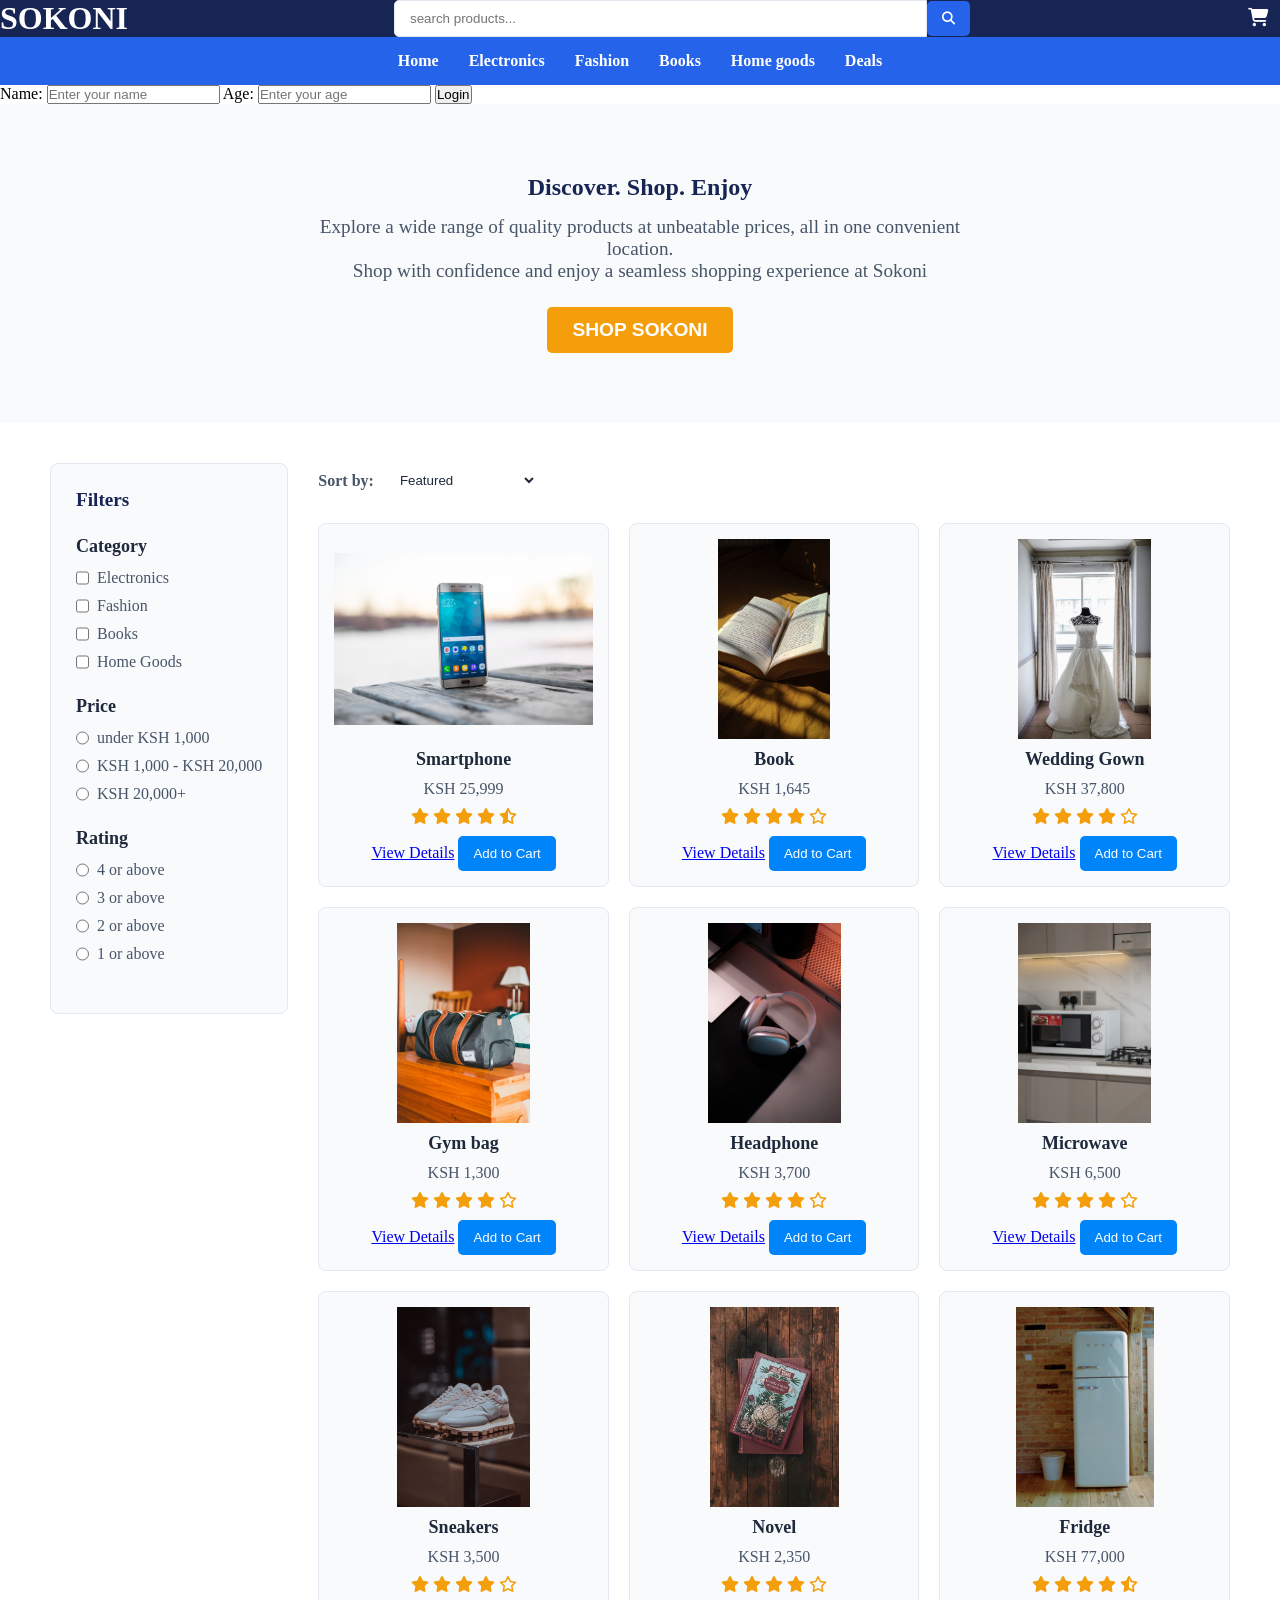
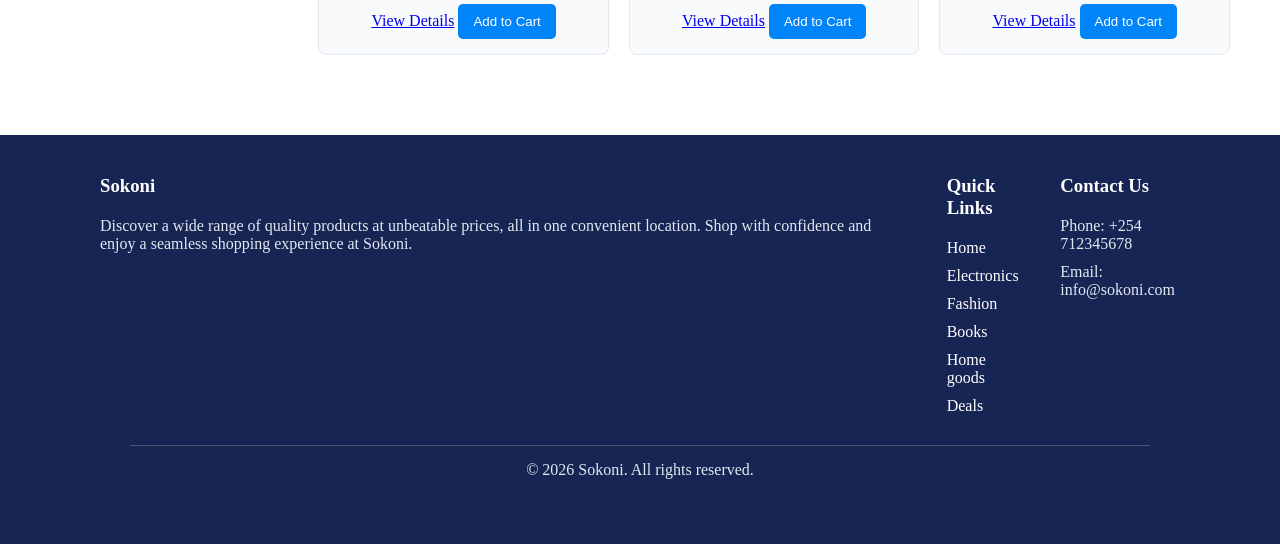
==== commit acf1503f: "feat: add user login form with name and age fields" ====
--- a/index.html
+++ b/index.html
@@ -28,6 +28,13 @@
                 <li><a href="#">Deals</a></li>
             </ul>
         </nav>
+        <form class="user-info">
+            <label for="name">Name:</label>
+            <input type="text" id="name" required placeholder="Enter your name">
+            <label for="age">Age:</label>
+            <input type="number" id="age" required placeholder="Enter your age">
+            <button type="submit">Login</button>
+        </form>
         <section id="hero">
             <h2>Discover. Shop. Enjoy</h2>
             <p>Explore a wide range of quality products at unbeatable prices, all in one convenient location. <br>Shop with confidence and enjoy a seamless shopping experience at Sokoni</p>
--- a/style.css
+++ b/style.css
@@ -175,7 +175,7 @@
     text-align: center;
 }
 .product-card:hover{
-    box-shadow: 0 4px 8px 0 rgba(0, 0, 0, 0.2), 0 6px 20px 0 rgba(0, 0, 0, 0.19);
+            box-shadow: 0 4px 8px 0 rgba(0, 0, 0, 0.2), 0 6px 20px 0 rgba(0, 0, 0, 0.19);
 }
 .product-card h3{
     margin: 10px 5px;
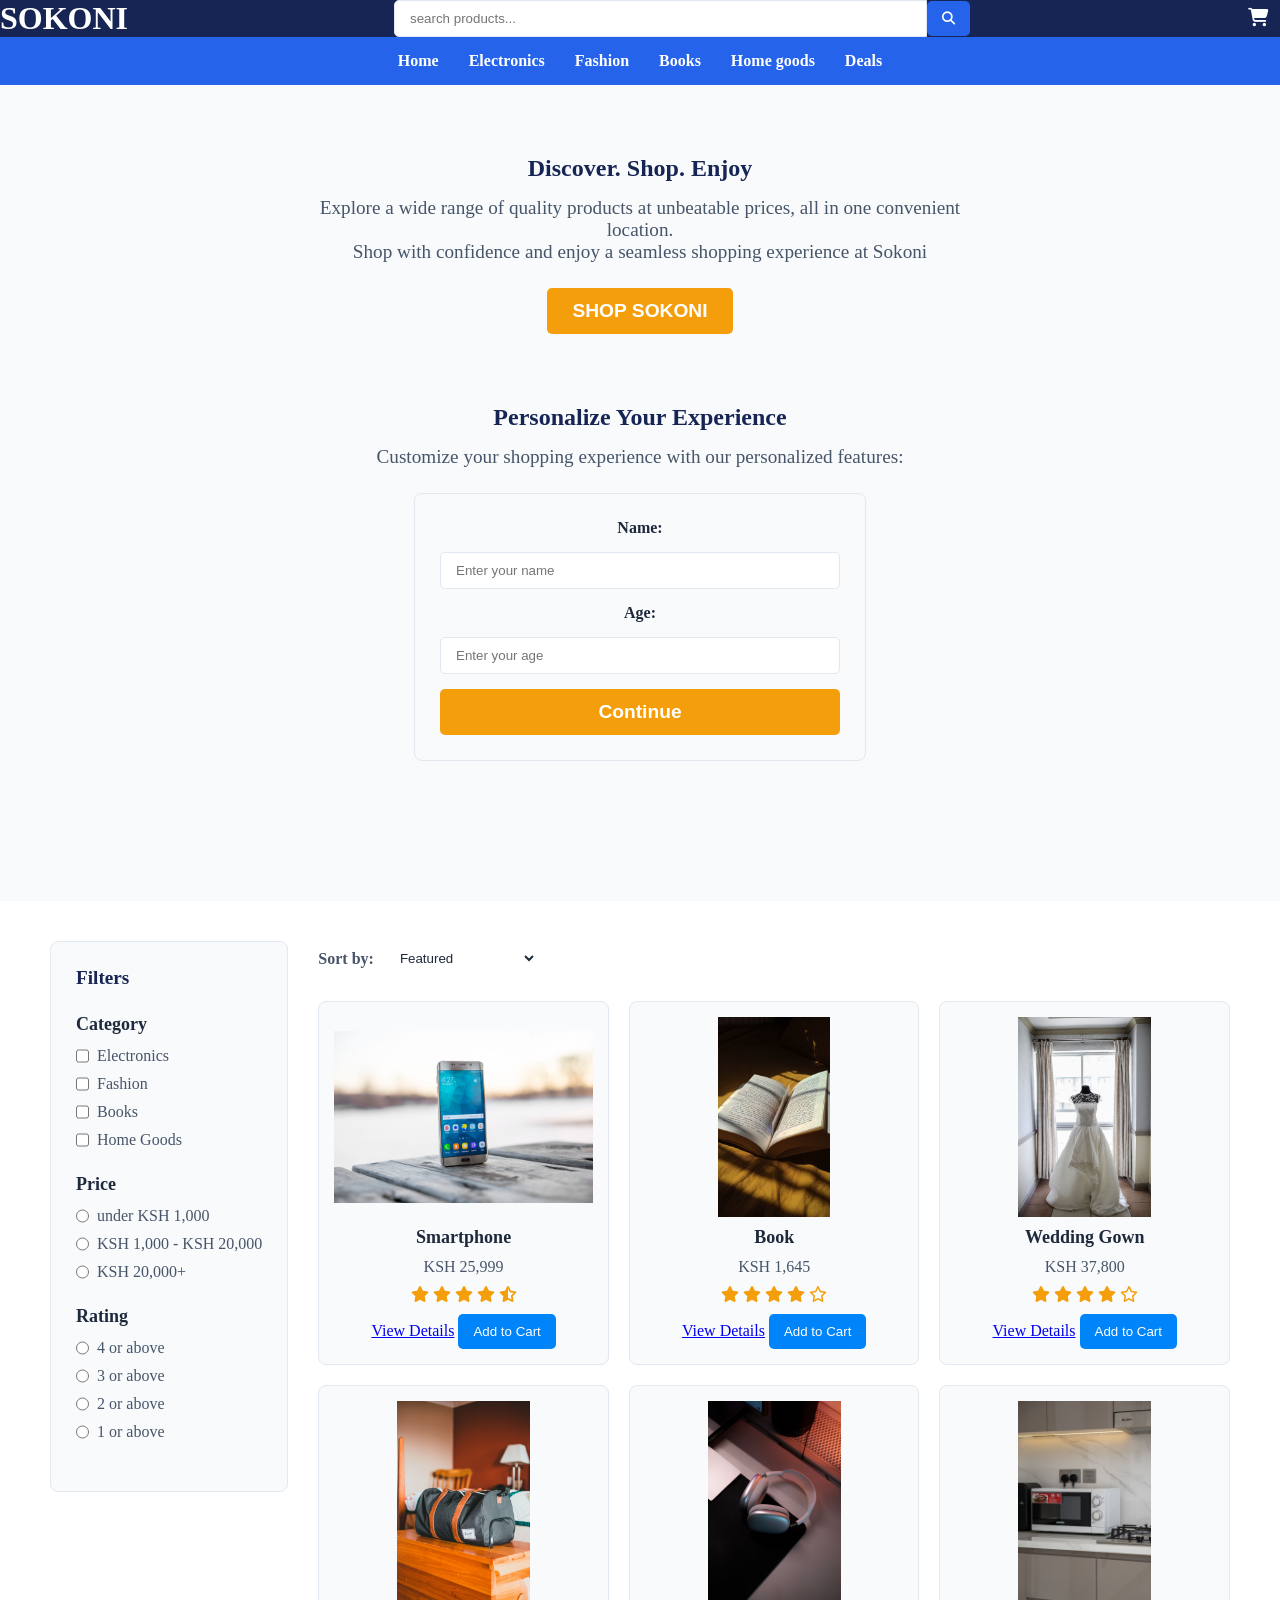
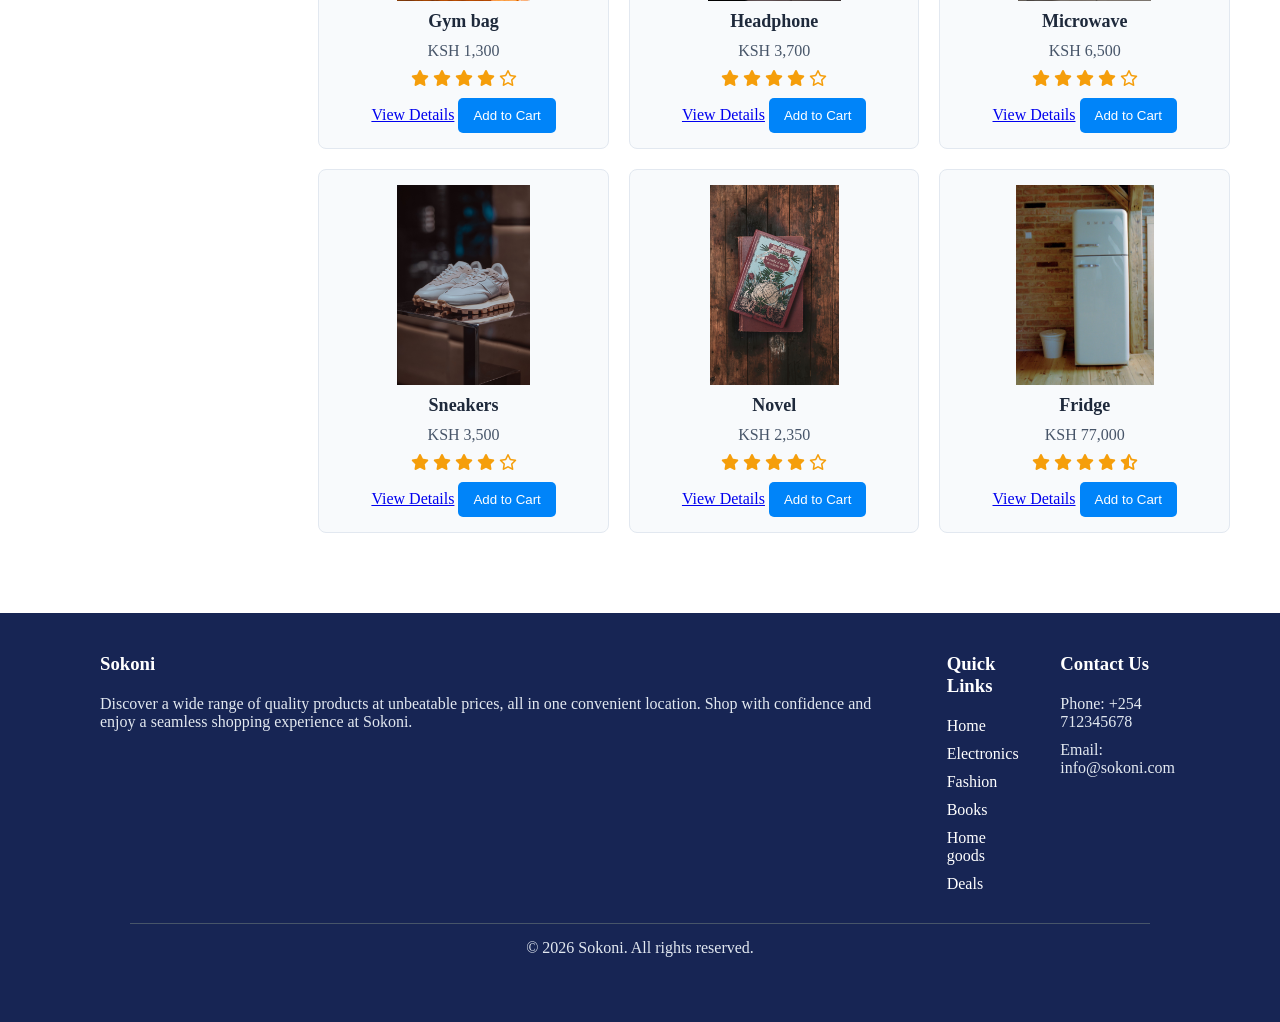
==== commit f923f588: "feat: enhance user personalization section with form and styling" ====
--- a/index.html
+++ b/index.html
@@ -28,17 +28,21 @@
                 <li><a href="#">Deals</a></li>
             </ul>
         </nav>
-        <form class="user-info">
+        <section id="hero">
+            <h2>Discover. Shop. Enjoy</h2>
+            <p>Explore a wide range of quality products at unbeatable prices, all in one convenient location. <br>Shop with confidence and enjoy a seamless shopping experience at Sokoni</p>
+            <button type="button">SHOP SOKONI</button>
+        <section id="personalization">
+            <h2>Personalize Your Experience</h2>
+            <p>Customize your shopping experience with our personalized features:</p>
+        <form class="user-form">
             <label for="name">Name:</label>
             <input type="text" id="name" required placeholder="Enter your name">
             <label for="age">Age:</label>
             <input type="number" id="age" required placeholder="Enter your age">
-            <button type="submit">Login</button>
+            <button type="submit">Continue</button>
         </form>
-        <section id="hero">
-            <h2>Discover. Shop. Enjoy</h2>
-            <p>Explore a wide range of quality products at unbeatable prices, all in one convenient location. <br>Shop with confidence and enjoy a seamless shopping experience at Sokoni</p>
-            <button type="button">SHOP SOKONI</button>
+        </section>
         </section>
         <main id="main">
             <aside id="filters">
--- a/style.css
+++ b/style.css
@@ -1,19 +1,3 @@
-:root {
-    --bg: #f8fafc;
-    --panel: #ffffff;
-    --panel-soft: #f8fafc;
-    --header-bg: #172554;
-    --nav-bg: #2563eb;
-    --primary: #2563eb;
-    --primary-dark: #1d4ed8;
-    --accent: #f59e0b;
-    --text: #1e293b;
-    --muted: #475569;
-    --border: #e2e8f0;
-    --shadow: rgba(15, 23, 42, 0.15);
-    --gold: #d4af37;
-    --white: #ffffff;
-}
 *{
     margin: 0;
     padding: 0;
@@ -98,6 +82,57 @@
     color: #475569;
 }
 #hero button{
+    padding: 12px 25px;
+    border: none;
+    border-radius: 5px;
+    background-color:#f59e0b;
+    color: white;
+    font-size: larger;
+    font-weight: bold;
+}
+#personalization{
+    padding: 70px 20px;
+}
+#personalization h2{
+    margin-bottom: 15px;
+    font-family: Georgia, 'Times New Roman', Times, serif;
+    font-size: x-large;
+    color: #172554;
+}
+#personalization p{
+    max-width: 650px;
+    font-size:larger;
+    margin: 0 auto 25px;
+    text-align: center;
+    color: #475569;
+}
+.user-form{
+    display: flex;
+    flex-direction: column;
+    gap: 15px;
+    max-width: 400px;
+    margin: 0 auto;
+    padding: 25px;
+    background-color: #f8fafc;
+    border-width: 1px;
+    border-style: solid;
+    border-color: #e2e8f0;
+    border-radius: 8px;
+}
+.user-form label{
+    font-weight: bold;
+    color: #1e293b;
+}
+.user-form input{
+    padding: 10px 15px;
+    border-width: 1px;
+    border-style: solid;
+    border-color: #e2e8f0;
+    border-radius: 5px;
+    background-color: #ffffff;
+    color: #1e293b;
+}
+.user-form button{
     padding: 12px 25px;
     border: none;
     border-radius: 5px;
